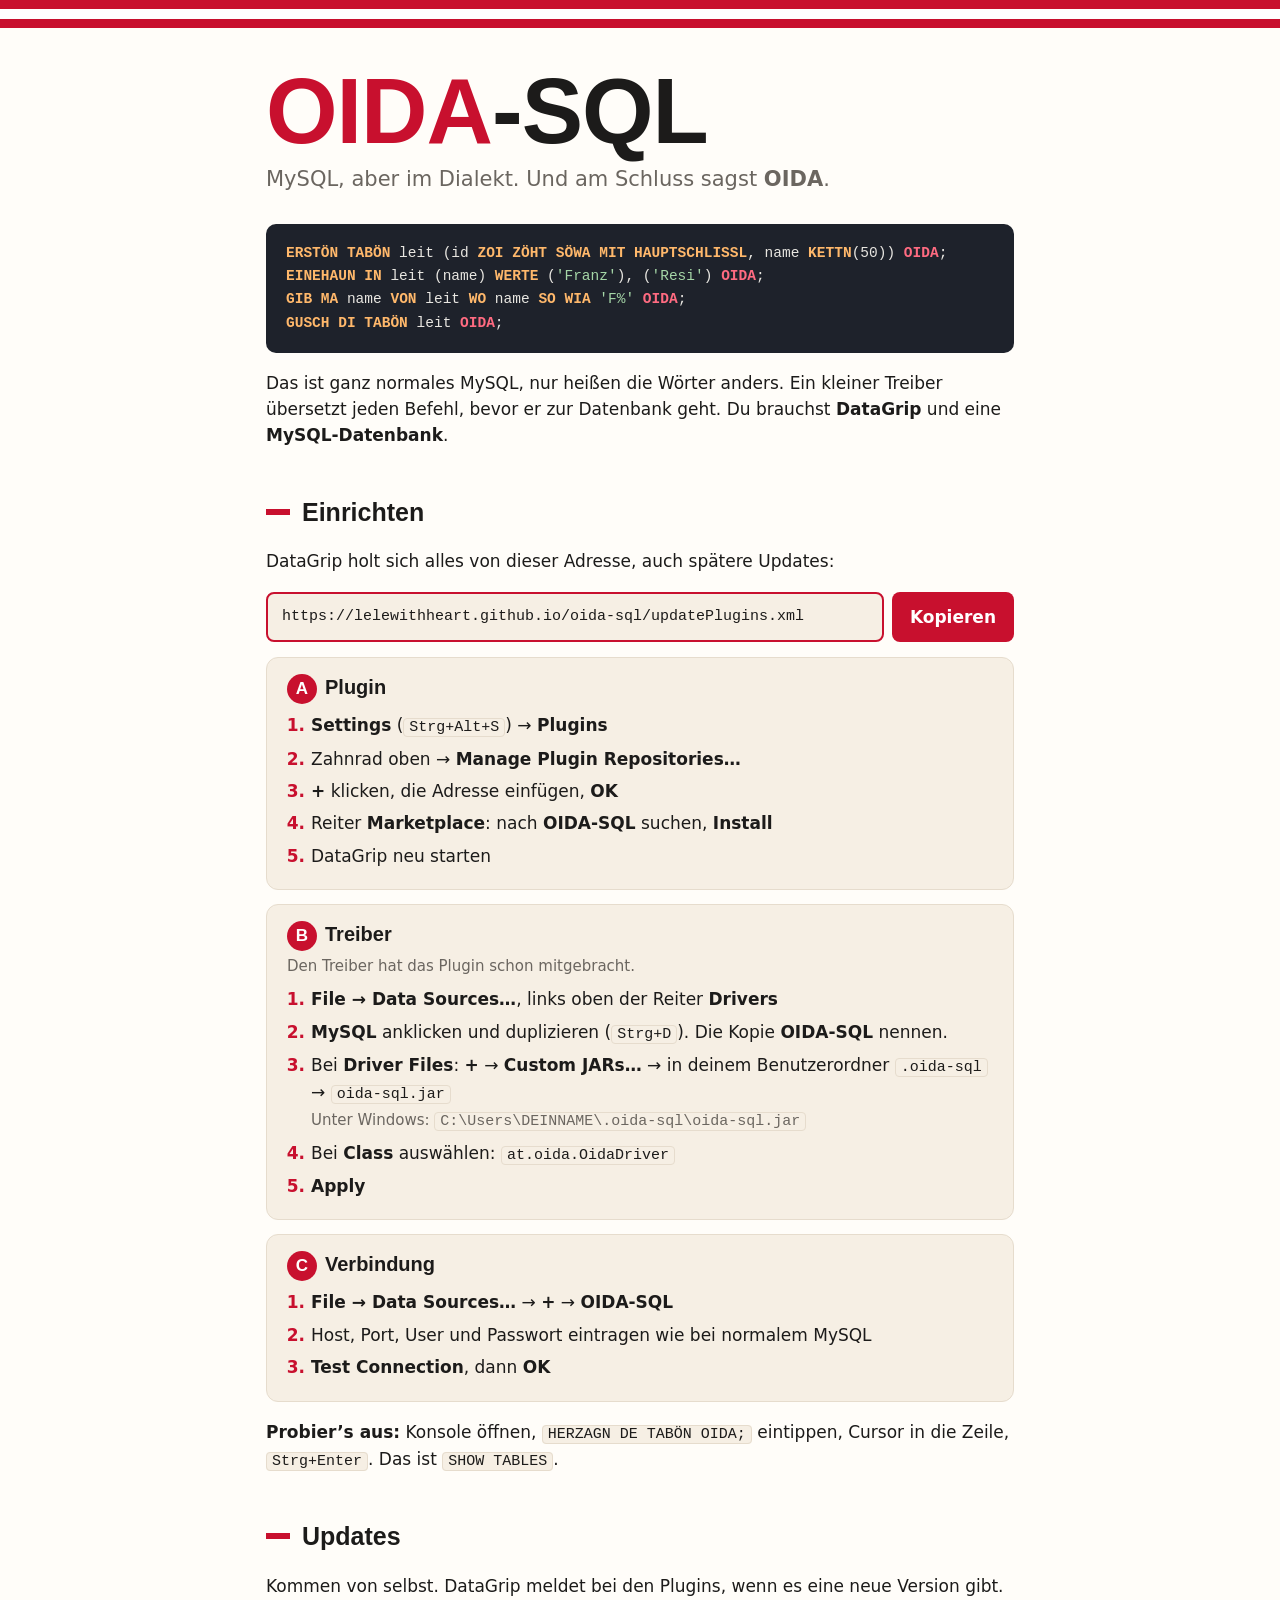
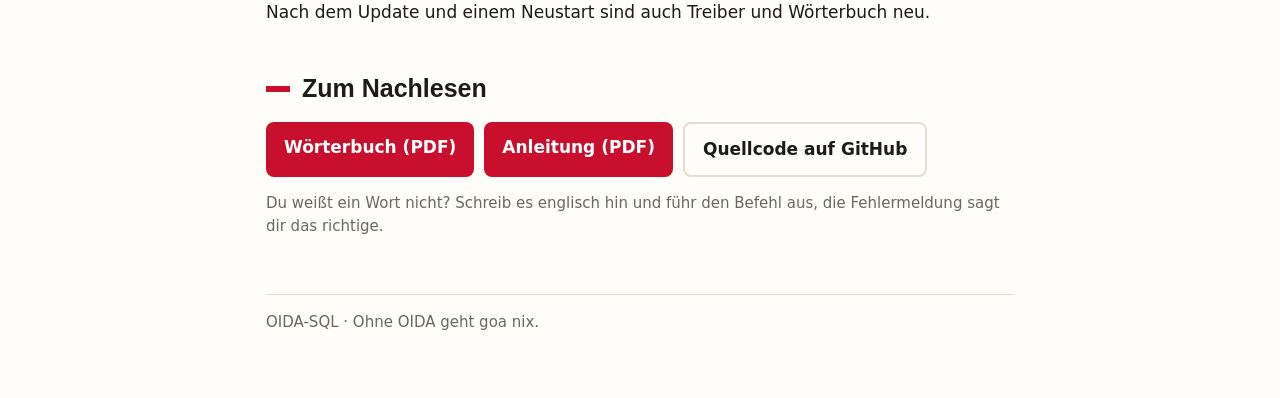
==== docs/index.html @ 846abcba "Version 1.2.0: Plugin bringt den Treiber mit, Updates ueber eigene Adresse Co-Authored-By: Claude Fa" ====
<!doctype html>
<html lang="de">
<head>
<meta charset="utf-8">
<meta name="viewport" content="width=device-width, initial-scale=1">
<title>OIDA-SQL</title>
<style>
  :root { --rot: #c8102e; --tinte: #1c1b1a; --grau: #6b6660; --papier: #fffdf9; --creme: #f6efe4; --linie: #e6dccd; --code: #1e222b; }
  @media (prefers-color-scheme: dark) {
    :root { --tinte: #f1ede6; --grau: #a8a199; --papier: #17161a; --creme: #24222a; --linie: #37343f; --code: #0f0e12; }
  }
  * { box-sizing: border-box; }
  body { margin: 0; background: var(--papier); color: var(--tinte); font: 17px/1.55 "Segoe UI", system-ui, -apple-system, Arial, sans-serif; }
  .fahne { height: 28px; background: linear-gradient(to bottom, var(--rot) 0 33.3%, #fff 33.3% 66.6%, var(--rot) 66.6% 100%); }
  main { max-width: 780px; margin: 0 auto; padding: 0 16px 64px; }
  h1 { font-family: Bahnschrift, "Segoe UI Semibold", "Arial Narrow", sans-serif; font-size: clamp(54px, 13vw, 92px); line-height: .95; margin: 40px 0 8px; letter-spacing: -1px; }
  h1 span { color: var(--rot); }
  .unter { font-size: 21px; color: var(--grau); margin: 0 0 28px; }
  h2 { font-family: Bahnschrift, "Segoe UI Semibold", sans-serif; font-size: 25px; margin: 44px 0 12px; display: flex; align-items: center; gap: 12px; }
  h2::before { content: ""; width: 24px; height: 6px; background: var(--rot); flex: none; }
  pre, code, .adresse input { font-family: "Cascadia Mono", "Cascadia Code", Consolas, "Courier New", monospace; }
  pre { background: var(--code); color: #e8e6e1; border-radius: 10px; padding: 18px 20px; font-size: 14.5px; line-height: 1.6; overflow-x: auto; margin: 0; }
  pre .w { color: #ffb86b; font-weight: 600; } pre .o { color: #ff6b81; font-weight: 700; } pre .t { color: #a5d6a7; }
  code { background: var(--creme); border: 1px solid var(--linie); border-radius: 4px; padding: 0 5px; font-size: 15px; }
  .adresse { display: flex; gap: 8px; margin: 12px 0 6px; }
  .adresse input { flex: 1; min-width: 0; font-size: 15px; padding: 12px 14px; border-radius: 8px; border: 2px solid var(--rot); background: var(--creme); color: var(--tinte); }
  .adresse button, .knopf { font: inherit; font-weight: 600; cursor: pointer; border: 0; border-radius: 8px; padding: 12px 18px; background: var(--rot); color: #fff; text-decoration: none; display: inline-block; }
  .adresse button:hover, .knopf:hover { filter: brightness(1.1); }
  .adresse button:focus-visible, .knopf:focus-visible, .adresse input:focus-visible { outline: 3px solid var(--tinte); outline-offset: 2px; }
  .klein { color: var(--grau); font-size: 15px; }
  ol { padding-left: 24px; margin: 8px 0; } ol li { margin: 6px 0; } ol li::marker { color: var(--rot); font-weight: 700; }
  .schritt { background: var(--creme); border: 1px solid var(--linie); border-radius: 12px; padding: 14px 20px 12px; margin: 14px 0; }
  .schritt h3 { margin: 0 0 4px; font-family: Bahnschrift, "Segoe UI Semibold", sans-serif; font-size: 20px; }
  .schritt h3 b { display: inline-flex; width: 30px; height: 30px; border-radius: 50%; background: var(--rot); color: #fff; align-items: center; justify-content: center; margin-right: 8px; font-size: 17px; }
  .knoepfe { display: flex; flex-wrap: wrap; gap: 10px; margin: 14px 0; }
  .knopf.hell { background: transparent; color: var(--tinte); border: 2px solid var(--linie); }
  footer { margin-top: 56px; padding-top: 16px; border-top: 1px solid var(--linie); color: var(--grau); font-size: 15px; }
  a { color: var(--rot); }
</style>
</head>
<body>
<div class="fahne"></div>
<main>
  <h1><span>OIDA</span>-SQL</h1>
  <p class="unter">MySQL, aber im Dialekt. Und am Schluss sagst <b>OIDA</b>.</p>

<pre><span class="w">ERSTÖN TABÖN</span> leit (id <span class="w">ZOI ZÖHT SÖWA MIT HAUPTSCHLISSL</span>, name <span class="w">KETTN</span>(50)) <span class="o">OIDA</span>;
<span class="w">EINEHAUN IN</span> leit (name) <span class="w">WERTE</span> (<span class="t">'Franz'</span>), (<span class="t">'Resi'</span>) <span class="o">OIDA</span>;
<span class="w">GIB MA</span> name <span class="w">VON</span> leit <span class="w">WO</span> name <span class="w">SO WIA</span> <span class="t">'F%'</span> <span class="o">OIDA</span>;
<span class="w">GUSCH DI TABÖN</span> leit <span class="o">OIDA</span>;</pre>

  <p>Das ist ganz normales MySQL, nur heißen die Wörter anders. Ein kleiner Treiber übersetzt jeden Befehl,
     bevor er zur Datenbank geht. Du brauchst <b>DataGrip</b> und eine <b>MySQL-Datenbank</b>.</p>

  <h2>Einrichten</h2>
  <p>DataGrip holt sich alles von dieser Adresse, auch spätere Updates:</p>
  <div class="adresse">
    <input id="adresse" type="text" readonly aria-label="Update-Adresse für DataGrip"
           value="https://lelewithheart.github.io/oida-sql/updatePlugins.xml">
    <button type="button" id="kopieren">Kopieren</button>
  </div>
  <p class="klein" id="version">Aktuelle Version wird geladen …</p>

  <div class="schritt">
    <h3><b>A</b>Plugin</h3>
    <ol>
      <li><b>Settings</b> (<code>Strg+Alt+S</code>) → <b>Plugins</b></li>
      <li>Zahnrad oben → <b>Manage Plugin Repositories…</b></li>
      <li><b>+</b> klicken, die Adresse einfügen, <b>OK</b></li>
      <li>Reiter <b>Marketplace</b>: nach <b>OIDA-SQL</b> suchen, <b>Install</b></li>
      <li>DataGrip neu starten</li>
    </ol>
  </div>

  <div class="schritt">
    <h3><b>B</b>Treiber</h3>
    <p class="klein" style="margin: 0;">Den Treiber hat das Plugin schon mitgebracht.</p>
    <ol>
      <li><b>File → Data Sources…</b>, links oben der Reiter <b>Drivers</b></li>
      <li><b>MySQL</b> anklicken und duplizieren (<code>Strg+D</code>). Die Kopie <b>OIDA-SQL</b> nennen.</li>
      <li>Bei <b>Driver Files</b>: <b>+</b> → <b>Custom JARs…</b> → in deinem Benutzerordner <code>.oida-sql</code> → <code>oida-sql.jar</code><br>
          <span class="klein">Unter Windows: <code>C:\Users\DEINNAME\.oida-sql\oida-sql.jar</code></span></li>
      <li>Bei <b>Class</b> auswählen: <code>at.oida.OidaDriver</code></li>
      <li><b>Apply</b></li>
    </ol>
  </div>

  <div class="schritt">
    <h3><b>C</b>Verbindung</h3>
    <ol>
      <li><b>File → Data Sources…</b> → <b>+</b> → <b>OIDA-SQL</b></li>
      <li>Host, Port, User und Passwort eintragen wie bei normalem MySQL</li>
      <li><b>Test Connection</b>, dann <b>OK</b></li>
    </ol>
  </div>

  <p><b>Probier’s aus:</b> Konsole öffnen, <code>HERZAGN DE TABÖN OIDA;</code> eintippen, Cursor in die Zeile,
     <code>Strg+Enter</code>. Das ist <code>SHOW TABLES</code>.</p>

  <h2>Updates</h2>
  <p>Kommen von selbst. DataGrip meldet bei den Plugins, wenn es eine neue Version gibt.
     Nach dem Update und einem Neustart sind auch Treiber und Wörterbuch neu.</p>

  <h2>Zum Nachlesen</h2>
  <div class="knoepfe">
    <a class="knopf" href="Woerterbuch.pdf">Wörterbuch (PDF)</a>
    <a class="knopf" href="Anleitung.pdf">Anleitung (PDF)</a>
    <a class="knopf hell" href="https://github.com/lelewithheart/oida-sql">Quellcode auf GitHub</a>
  </div>
  <p class="klein">Du weißt ein Wort nicht? Schreib es englisch hin und führ den Befehl aus,
     die Fehlermeldung sagt dir das richtige.</p>

  <footer>OIDA-SQL · Ohne OIDA geht goa nix.</footer>
</main>
<script>
  document.getElementById('kopieren').addEventListener('click', function () {
    var feld = document.getElementById('adresse');
    var knopf = this;
    function fertig() { knopf.textContent = 'Kopiert'; setTimeout(function () { knopf.textContent = 'Kopieren'; }, 1800); }
    if (navigator.clipboard) { navigator.clipboard.writeText(feld.value).then(fertig, function () { feld.select(); }); }
    else { feld.select(); document.execCommand('copy'); fertig(); }
  });
  fetch('version.txt', { cache: 'no-store' }).then(function (a) { return a.ok ? a.text() : ''; }).then(function (v) {
    document.getElementById('version').textContent = v.trim() ? 'Aktuelle Version: ' + v.trim() : '';
  }).catch(function () { document.getElementById('version').textContent = ''; });
</script>
</body>
</html>
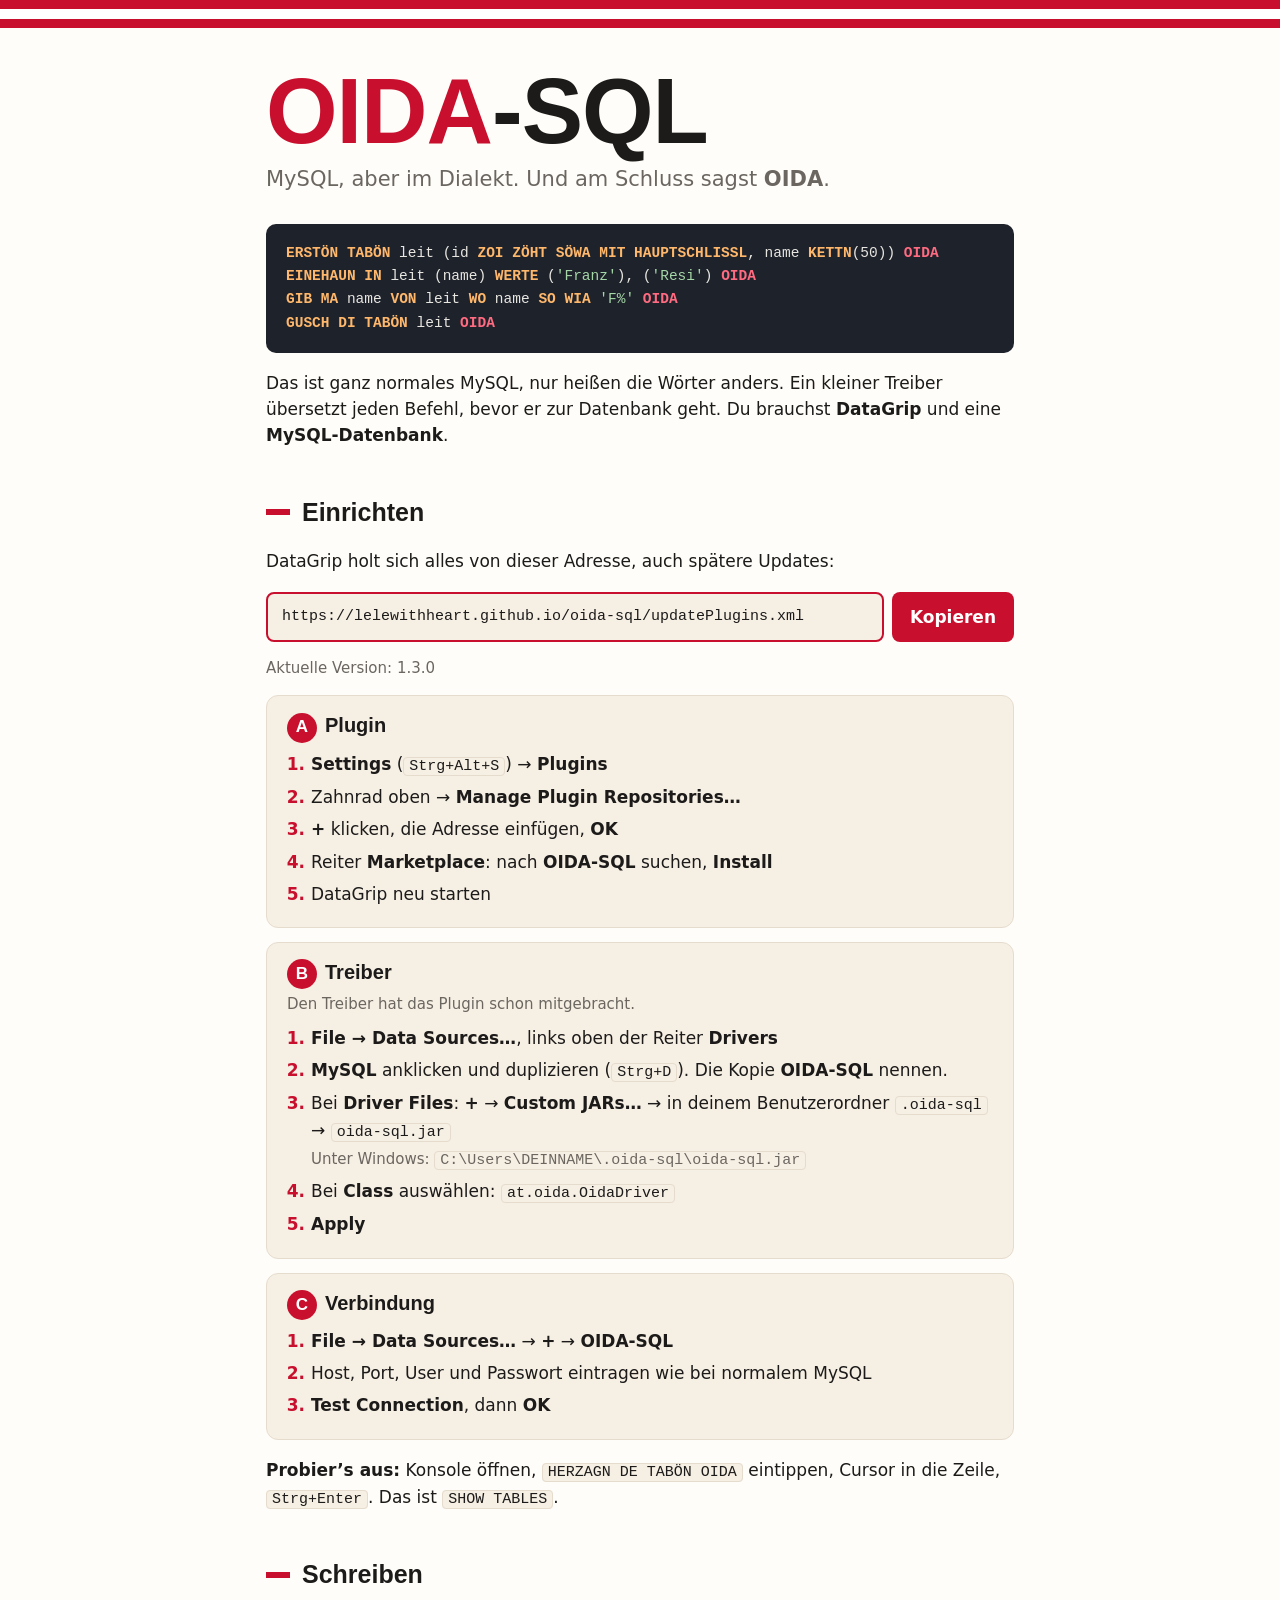
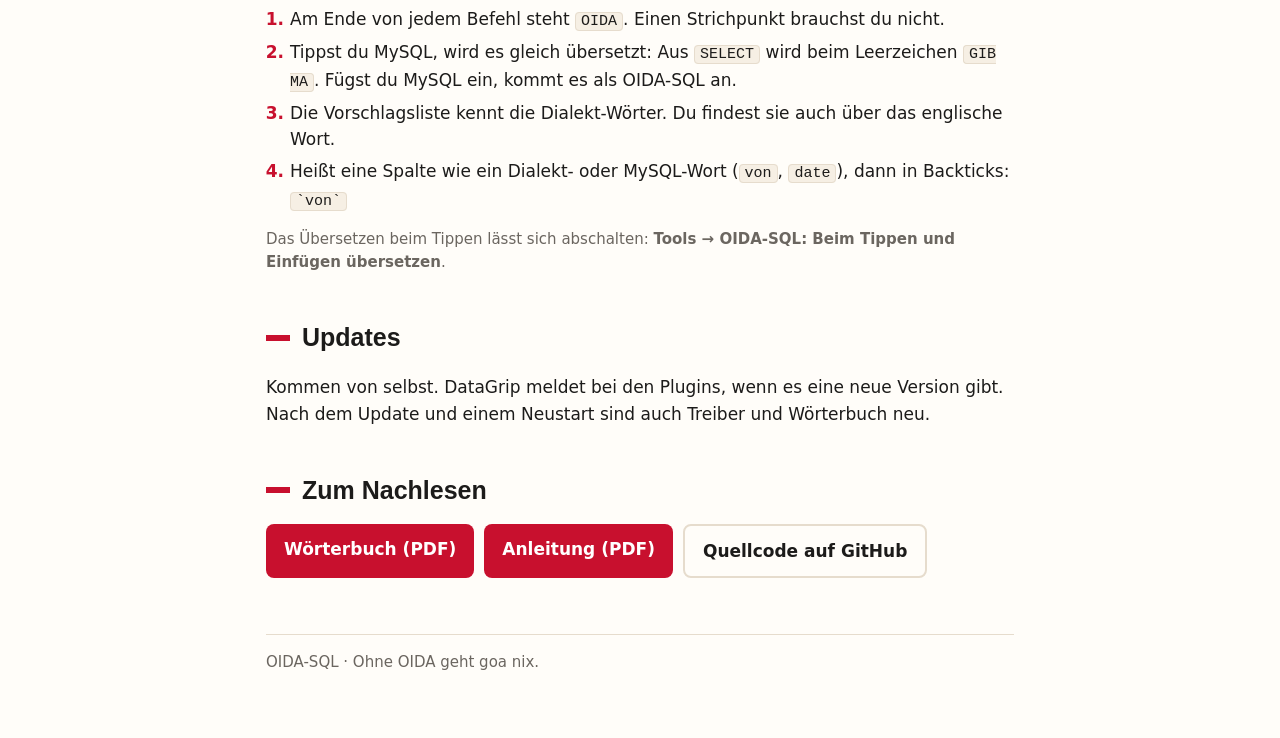
==== commit 70f16221: "Version 1.3.0: OIDA statt Strichpunkt, Uebersetzen beim Tippen und Einfuegen, Vorschlaege Co-Authore" ====
--- a/docs/index.html
+++ b/docs/index.html
@@ -44,10 +44,10 @@
   <h1><span>OIDA</span>-SQL</h1>
   <p class="unter">MySQL, aber im Dialekt. Und am Schluss sagst <b>OIDA</b>.</p>
 
-<pre><span class="w">ERSTÖN TABÖN</span> leit (id <span class="w">ZOI ZÖHT SÖWA MIT HAUPTSCHLISSL</span>, name <span class="w">KETTN</span>(50)) <span class="o">OIDA</span>;
-<span class="w">EINEHAUN IN</span> leit (name) <span class="w">WERTE</span> (<span class="t">'Franz'</span>), (<span class="t">'Resi'</span>) <span class="o">OIDA</span>;
-<span class="w">GIB MA</span> name <span class="w">VON</span> leit <span class="w">WO</span> name <span class="w">SO WIA</span> <span class="t">'F%'</span> <span class="o">OIDA</span>;
-<span class="w">GUSCH DI TABÖN</span> leit <span class="o">OIDA</span>;</pre>
+<pre><span class="w">ERSTÖN TABÖN</span> leit (id <span class="w">ZOI ZÖHT SÖWA MIT HAUPTSCHLISSL</span>, name <span class="w">KETTN</span>(50)) <span class="o">OIDA</span>
+<span class="w">EINEHAUN IN</span> leit (name) <span class="w">WERTE</span> (<span class="t">'Franz'</span>), (<span class="t">'Resi'</span>) <span class="o">OIDA</span>
+<span class="w">GIB MA</span> name <span class="w">VON</span> leit <span class="w">WO</span> name <span class="w">SO WIA</span> <span class="t">'F%'</span> <span class="o">OIDA</span>
+<span class="w">GUSCH DI TABÖN</span> leit <span class="o">OIDA</span></pre>
 
   <p>Das ist ganz normales MySQL, nur heißen die Wörter anders. Ein kleiner Treiber übersetzt jeden Befehl,
      bevor er zur Datenbank geht. Du brauchst <b>DataGrip</b> und eine <b>MySQL-Datenbank</b>.</p>
@@ -94,8 +94,18 @@
     </ol>
   </div>
 
-  <p><b>Probier’s aus:</b> Konsole öffnen, <code>HERZAGN DE TABÖN OIDA;</code> eintippen, Cursor in die Zeile,
+  <p><b>Probier’s aus:</b> Konsole öffnen, <code>HERZAGN DE TABÖN OIDA</code> eintippen, Cursor in die Zeile,
      <code>Strg+Enter</code>. Das ist <code>SHOW TABLES</code>.</p>
+
+  <h2>Schreiben</h2>
+  <ol>
+    <li>Am Ende von jedem Befehl steht <code>OIDA</code>. Einen Strichpunkt brauchst du nicht.</li>
+    <li>Tippst du MySQL, wird es gleich übersetzt: Aus <code>SELECT</code> wird beim Leerzeichen <code>GIB MA</code>.
+        Fügst du MySQL ein, kommt es als OIDA-SQL an.</li>
+    <li>Die Vorschlagsliste kennt die Dialekt-Wörter. Du findest sie auch über das englische Wort.</li>
+    <li>Heißt eine Spalte wie ein Dialekt- oder MySQL-Wort (<code>von</code>, <code>date</code>), dann in Backticks: <code>`von`</code></li>
+  </ol>
+  <p class="klein">Das Übersetzen beim Tippen lässt sich abschalten: <b>Tools → OIDA-SQL: Beim Tippen und Einfügen übersetzen</b>.</p>
 
   <h2>Updates</h2>
   <p>Kommen von selbst. DataGrip meldet bei den Plugins, wenn es eine neue Version gibt.
@@ -107,8 +117,6 @@
     <a class="knopf" href="Anleitung.pdf">Anleitung (PDF)</a>
     <a class="knopf hell" href="https://github.com/lelewithheart/oida-sql">Quellcode auf GitHub</a>
   </div>
-  <p class="klein">Du weißt ein Wort nicht? Schreib es englisch hin und führ den Befehl aus,
-     die Fehlermeldung sagt dir das richtige.</p>
 
   <footer>OIDA-SQL · Ohne OIDA geht goa nix.</footer>
 </main>
